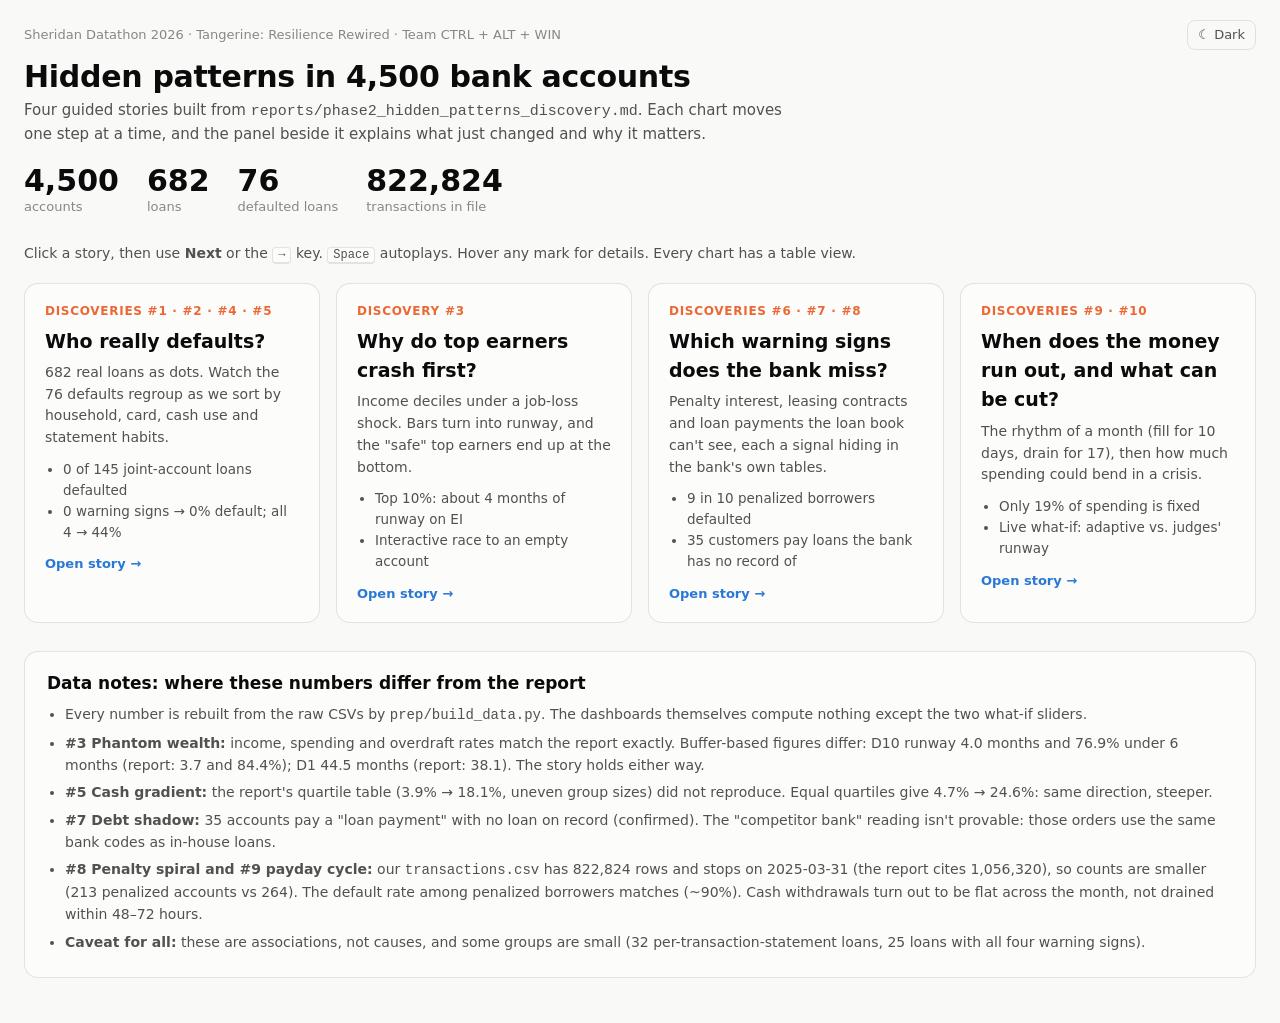
==== Dashboards/index.html @ 68dfdb6a "dashboards done" ====
<!doctype html>
<html lang="en">
<head>
<meta charset="utf-8">
<meta name="viewport" content="width=device-width, initial-scale=1">
<title>Hidden Patterns Dashboards</title>
<link rel="stylesheet" href="shared/story.css">
<style>
  .hero-stats { display: flex; gap: 28px; flex-wrap: wrap; margin: 6px 0 26px; }
  .hero-stats .v { font-size: 30px; font-weight: 650; line-height: 1.1; }
  .hero-stats .l { font-size: 13px; color: var(--muted); }
  .card .kicker { color: var(--s2); }
  .notes { margin-top: 28px; padding: 18px 22px; }
  .notes h2 { font-size: 17px; margin: 0 0 8px; }
  .notes ul { margin: 0; padding-left: 18px; color: var(--ink-2); font-size: 14px; }
  .notes li { margin-bottom: 6px; }
  .how { color: var(--ink-2); font-size: 14px; margin: 0 0 18px; }
  kbd { border: 1px solid var(--ring); border-bottom-width: 2px; border-radius: 4px; padding: 0 5px; font-size: 12px; background: var(--surface); }
</style>
</head>
<body>
<div class="wrap">
  <div class="top">
    <span class="crumb">Sheridan Datathon 2026 · Tangerine: Resilience Rewired · Team CTRL + ALT + WIN</span>
    <button id="theme" class="theme-btn"></button>
  </div>
  <h1>Hidden patterns in 4,500 bank accounts</h1>
  <p class="lede">Four guided stories built from <code>reports/phase2_hidden_patterns_discovery.md</code>. Each chart moves one step at a time,
    and the panel beside it explains what just changed and why it matters.</p>
  <div class="hero-stats" id="hero"></div>
  <p class="how">Click a story, then use <b>Next</b> or the <kbd>→</kbd> key. <kbd>Space</kbd> autoplays. Hover any mark for details. Every chart has a table view.</p>

  <div class="cards">
    <a class="panel card" href="1_who_defaults.html">
      <div class="kicker">Discoveries #1 · #2 · #4 · #5</div>
      <h3>Who really defaults?</h3>
      <p>682 real loans as dots. Watch the 76 defaults regroup as we sort by household, card, cash use and statement habits.</p>
      <ul><li>0 of 145 joint-account loans defaulted</li><li>0 warning signs → 0% default; all 4 → 44%</li></ul>
      <div class="go">Open story →</div>
    </a>
    <a class="panel card" href="2_phantom_wealth.html">
      <div class="kicker">Discovery #3</div>
      <h3>Why do top earners crash first?</h3>
      <p>Income deciles under a job-loss shock. Bars turn into runway, and the "safe" top earners end up at the bottom.</p>
      <ul><li>Top 10%: about 4 months of runway on EI</li><li>Interactive race to an empty account</li></ul>
      <div class="go">Open story →</div>
    </a>
    <a class="panel card" href="3_trap_doors.html">
      <div class="kicker">Discoveries #6 · #7 · #8</div>
      <h3>Which warning signs does the bank miss?</h3>
      <p>Penalty interest, leasing contracts and loan payments the loan book can't see, each a signal hiding in the bank's own tables.</p>
      <ul><li>9 in 10 penalized borrowers defaulted</li><li>35 customers pay loans the bank has no record of</li></ul>
      <div class="go">Open story →</div>
    </a>
    <a class="panel card" href="4_money_flow.html">
      <div class="kicker">Discoveries #9 · #10</div>
      <h3>When does the money run out, and what can be cut?</h3>
      <p>The rhythm of a month (fill for 10 days, drain for 17), then how much spending could bend in a crisis.</p>
      <ul><li>Only 19% of spending is fixed</li><li>Live what-if: adaptive vs. judges' runway</li></ul>
      <div class="go">Open story →</div>
    </a>
  </div>

  <section class="panel notes">
    <h2>Data notes: where these numbers differ from the report</h2>
    <ul id="notes"></ul>
  </section>
</div>
<script src="data/data.js"></script>
<script src="shared/story.js"></script>
<script>
  const D = window.DATA;
  document.getElementById("hero").innerHTML = [
    [D.totals.accounts.toLocaleString(), "accounts"], [D.totals.loans, "loans"], [D.totals.defaulted, "defaulted loans"],
    [D.totals.transactions_in_file.toLocaleString(), "transactions in file"],
  ].map(([v, l]) => `<div><div class="v">${v}</div><div class="l">${l}</div></div>`).join("");
  const d10 = D.deciles[9], d1 = D.deciles[0];
  document.getElementById("notes").innerHTML = [
    `Every number is rebuilt from the raw CSVs by <code>prep/build_data.py</code>. The dashboards themselves compute nothing except the two what-if sliders.`,
    `<b>#3 Phantom wealth:</b> income, spending and overdraft rates match the report exactly. Buffer-based figures differ: D10 runway ${d10.runway.toFixed(1)} months and ${(d10.under6 * 100).toFixed(1)}% under 6 months (report: 3.7 and 84.4%); D1 ${d1.runway.toFixed(1)} months (report: 38.1). The story holds either way.`,
    `<b>#5 Cash gradient:</b> the report's quartile table (3.9% → 18.1%, uneven group sizes) did not reproduce. Equal quartiles give ${["Q1", "Q4"].map(q => { const m = D.loans.filter(r => r[5] === q); return (100 * m.filter(r => r[1]).length / m.length).toFixed(1) + "%"; }).join(" → ")}: same direction, steeper.`,
    `<b>#7 Debt shadow:</b> 35 accounts pay a "loan payment" with no loan on record (confirmed). The "competitor bank" reading isn't provable: those orders use the same bank codes as in-house loans.`,
    `<b>#8 Penalty spiral and #9 payday cycle:</b> our <code>transactions.csv</code> has ${D.totals.transactions_in_file.toLocaleString()} rows and stops on ${D.totals.tx_last_date} (the report cites 1,056,320), so counts are smaller (${D.penalty.accounts} penalized accounts vs 264). The default rate among penalized borrowers matches (~90%). Cash withdrawals turn out to be flat across the month, not drained within 48–72 hours.`,
    `<b>Caveat for all:</b> these are associations, not causes, and some groups are small (32 per-transaction-statement loans, 25 loans with all four warning signs).`,
  ].map(t => `<li>${t}</li>`).join("");
  Story.initTheme();
</script>
</body>
</html>
---- Dashboards/shared/story.css ----
/* Shared look for every story dashboard. Colour roles follow the reference data-viz palette. */
:root {
  color-scheme: light;
  --page: #f9f9f7;
  --surface: #fcfcfb;
  --ink: #0b0b0b;
  --ink-2: #52514e;
  --muted: #898781;
  --grid: #e1e0d9;
  --axis: #c3c2b7;
  --ring: rgba(11, 11, 11, 0.10);
  --s1: #2a78d6;   /* blue  - healthy / comparison group */
  --s2: #eb6834;   /* orange - defaulted / at-risk group */
  --s3: #1baf7a;   /* aqua - third series */
  --fade: #d6d5cf; /* de-emphasised marks */
  --accent-wash: rgba(235, 104, 52, 0.08);
  --blue-wash: rgba(42, 120, 214, 0.08);
}
@media (prefers-color-scheme: dark) {
  :root:not([data-theme="light"]) {
    color-scheme: dark;
    --page: #0d0d0d; --surface: #1a1a19; --ink: #f0efec; --ink-2: #c3c2b7; --muted: #898781;
    --grid: #2c2c2a; --axis: #383835; --ring: rgba(255, 255, 255, 0.10);
    --s1: #3987e5; --s2: #d95926; --s3: #199e70; --fade: #3a3a37;
    --accent-wash: rgba(217, 89, 38, 0.14); --blue-wash: rgba(57, 135, 229, 0.12);
  }
}
:root[data-theme="dark"] {
  color-scheme: dark;
  --page: #0d0d0d; --surface: #1a1a19; --ink: #f0efec; --ink-2: #c3c2b7; --muted: #898781;
  --grid: #2c2c2a; --axis: #383835; --ring: rgba(255, 255, 255, 0.10);
  --s1: #3987e5; --s2: #d95926; --s3: #199e70; --fade: #3a3a37;
  --accent-wash: rgba(217, 89, 38, 0.14); --blue-wash: rgba(57, 135, 229, 0.12);
}

* { box-sizing: border-box; }
html, body { margin: 0; }
body {
  background: var(--page); color: var(--ink);
  font: 15px/1.55 system-ui, -apple-system, "Segoe UI", sans-serif;
  -webkit-font-smoothing: antialiased;
}
a { color: var(--s1); }
.wrap { max-width: 1320px; margin: 0 auto; padding: 20px 24px 48px; }

/* ---------- header ---------- */
.top { display: flex; align-items: center; justify-content: space-between; gap: 12px; flex-wrap: wrap; }
.crumb { font-size: 13px; color: var(--muted); text-decoration: none; }
.crumb:hover { color: var(--ink); }
.theme-btn { background: none; border: 1px solid var(--ring); color: var(--ink-2); border-radius: 8px; padding: 4px 10px; font: inherit; font-size: 13px; cursor: pointer; }
h1 { font-size: 30px; line-height: 1.15; margin: 10px 0 4px; letter-spacing: -0.01em; }
.lede { color: var(--ink-2); margin: 0 0 18px; max-width: 760px; }

/* ---------- stage: narrative | chart ---------- */
.stage { display: grid; grid-template-columns: minmax(300px, 390px) 1fr; gap: 20px; align-items: start; }
.panel { background: var(--surface); border: 1px solid var(--ring); border-radius: 14px; }
.narrative { padding: 20px 22px; position: sticky; top: 16px; min-height: 520px; display: flex; flex-direction: column; }
.kicker { font-size: 12px; font-weight: 600; letter-spacing: .06em; text-transform: uppercase; color: var(--s2); }
.narrative h2 { font-size: 21px; line-height: 1.25; margin: 6px 0 10px; }
.narrative .body { color: var(--ink-2); }
.narrative .body p { margin: 0 0 10px; }
.narrative .body b, .narrative .body strong { color: var(--ink); }
.fade-swap { transition: opacity .25s ease, transform .25s ease; }
.fade-swap.out { opacity: 0; transform: translateY(6px); }

.stats { display: flex; gap: 18px; margin: 12px 0 4px; flex-wrap: wrap; }
.stat .v { font-size: 26px; font-weight: 650; line-height: 1.1; }
.stat .l { font-size: 12px; color: var(--muted); max-width: 140px; }
.stat .v .sw { display: inline-block; width: 10px; height: 10px; border-radius: 3px; margin-right: 6px; vertical-align: middle; }

.change { margin-top: 12px; padding: 10px 12px; border-left: 3px solid var(--s2); background: var(--accent-wash); border-radius: 0 8px 8px 0; font-size: 14px; }
.change .h { font-size: 11px; font-weight: 700; letter-spacing: .06em; text-transform: uppercase; color: var(--ink-2); display: block; margin-bottom: 2px; }
.note { margin-top: 10px; font-size: 12.5px; color: var(--muted); border-top: 1px dashed var(--grid); padding-top: 8px; }

/* ---------- controls ---------- */
.controls { margin-top: auto; padding-top: 16px; }
.btns { display: flex; gap: 8px; align-items: center; }
.btn { font: inherit; font-size: 14px; border: 1px solid var(--ring); background: var(--page); color: var(--ink); border-radius: 9px; padding: 7px 14px; cursor: pointer; }
.btn:hover:not(:disabled) { border-color: var(--axis); }
.btn:disabled { opacity: .4; cursor: default; }
.btn.primary { background: var(--ink); color: var(--surface); border-color: var(--ink); }
.counter { margin-left: auto; font-size: 13px; color: var(--muted); font-variant-numeric: tabular-nums; }
.dots { display: flex; gap: 6px; margin-top: 12px; flex-wrap: wrap; }
.dots button { width: 26px; height: 6px; border-radius: 3px; border: 0; padding: 0; background: var(--grid); cursor: pointer; }
.dots button.done { background: var(--axis); }
.dots button.on { background: var(--s2); }
.hint { font-size: 12px; color: var(--muted); margin-top: 8px; }

/* ---------- chart card ---------- */
.chart-card { padding: 14px 16px 10px; }
.chart-head { display: flex; justify-content: space-between; align-items: baseline; gap: 12px; flex-wrap: wrap; min-height: 28px; }
.chart-title { font-weight: 600; font-size: 15px; }
.legend { display: flex; gap: 14px; font-size: 13px; color: var(--ink-2); flex-wrap: wrap; }
.legend span { display: inline-flex; align-items: center; gap: 6px; }
.legend i { width: 12px; height: 12px; border-radius: 3px; display: inline-block; }
svg.viz { width: 100%; height: auto; display: block; overflow: visible; }
svg.viz text { fill: var(--ink-2); font-family: inherit; }
svg.viz .axis path, svg.viz .axis line { stroke: var(--axis); }
svg.viz .axis text { fill: var(--muted); font-size: 12px; font-variant-numeric: tabular-nums; }
svg.viz .grid line { stroke: var(--grid); }
svg.viz .grid path { display: none; }
svg.viz .big { fill: var(--ink); font-weight: 650; }
svg.viz .lbl { fill: var(--ink-2); font-size: 13px; }
svg.viz .sub { fill: var(--muted); font-size: 12px; }
svg.viz .callout { fill: var(--ink); font-size: 13px; font-weight: 600; }
svg.viz .callout-line { stroke: var(--ink-2); stroke-width: 1; fill: none; }

.extra { margin-top: 10px; }
.extra summary { cursor: pointer; font-size: 13px; color: var(--ink-2); }
table.data { border-collapse: collapse; font-size: 13px; margin-top: 8px; width: 100%; font-variant-numeric: tabular-nums; }
table.data th, table.data td { text-align: right; padding: 4px 8px; border-bottom: 1px solid var(--grid); }
table.data th:first-child, table.data td:first-child { text-align: left; }
table.data th { color: var(--muted); font-weight: 600; }

/* ---------- interactive widgets inside the chart card ---------- */
.widget { display: none; gap: 18px; align-items: center; flex-wrap: wrap; padding: 8px 4px 2px; font-size: 14px; }
.widget.show { display: flex; }
.widget label { display: flex; align-items: center; gap: 8px; color: var(--ink-2); }
.widget input[type=range] { width: 180px; accent-color: var(--s2); }
.widget select { font: inherit; background: var(--page); color: var(--ink); border: 1px solid var(--ring); border-radius: 7px; padding: 3px 6px; }
.widget output { font-weight: 650; color: var(--ink); min-width: 44px; font-variant-numeric: tabular-nums; }

/* ---------- tooltip ---------- */
.tip { position: fixed; pointer-events: none; z-index: 10; background: var(--surface); color: var(--ink); border: 1px solid var(--ring);
       box-shadow: 0 6px 24px rgba(0,0,0,.14); border-radius: 9px; padding: 8px 10px; font-size: 13px; max-width: 260px; opacity: 0; transition: opacity .12s; }
.tip.on { opacity: 1; }
.tip .t { font-weight: 650; margin-bottom: 2px; }
.tip .r { color: var(--ink-2); }

/* ---------- index ---------- */
.cards { display: grid; grid-template-columns: repeat(auto-fit, minmax(280px, 1fr)); gap: 16px; }
.card { padding: 18px 20px; text-decoration: none; color: inherit; display: block; transition: border-color .15s, transform .15s; }
.card:hover { border-color: var(--axis); transform: translateY(-2px); }
.card h3 { margin: 6px 0 6px; font-size: 19px; }
.card p { margin: 0 0 10px; color: var(--ink-2); font-size: 14px; }
.card ul { margin: 0; padding-left: 18px; font-size: 13.5px; color: var(--ink-2); }
.card .go { margin-top: 12px; font-size: 13px; font-weight: 600; color: var(--s1); }

@media (max-width: 900px) {
  .wrap { padding: 16px 16px 40px; }
  .stage { grid-template-columns: 1fr; }
  .narrative { position: static; min-height: 0; order: 2; }
  .chart-card { order: 1; }
  h1 { font-size: 24px; }
}
@media (prefers-reduced-motion: reduce) { * { transition: none !important; } }
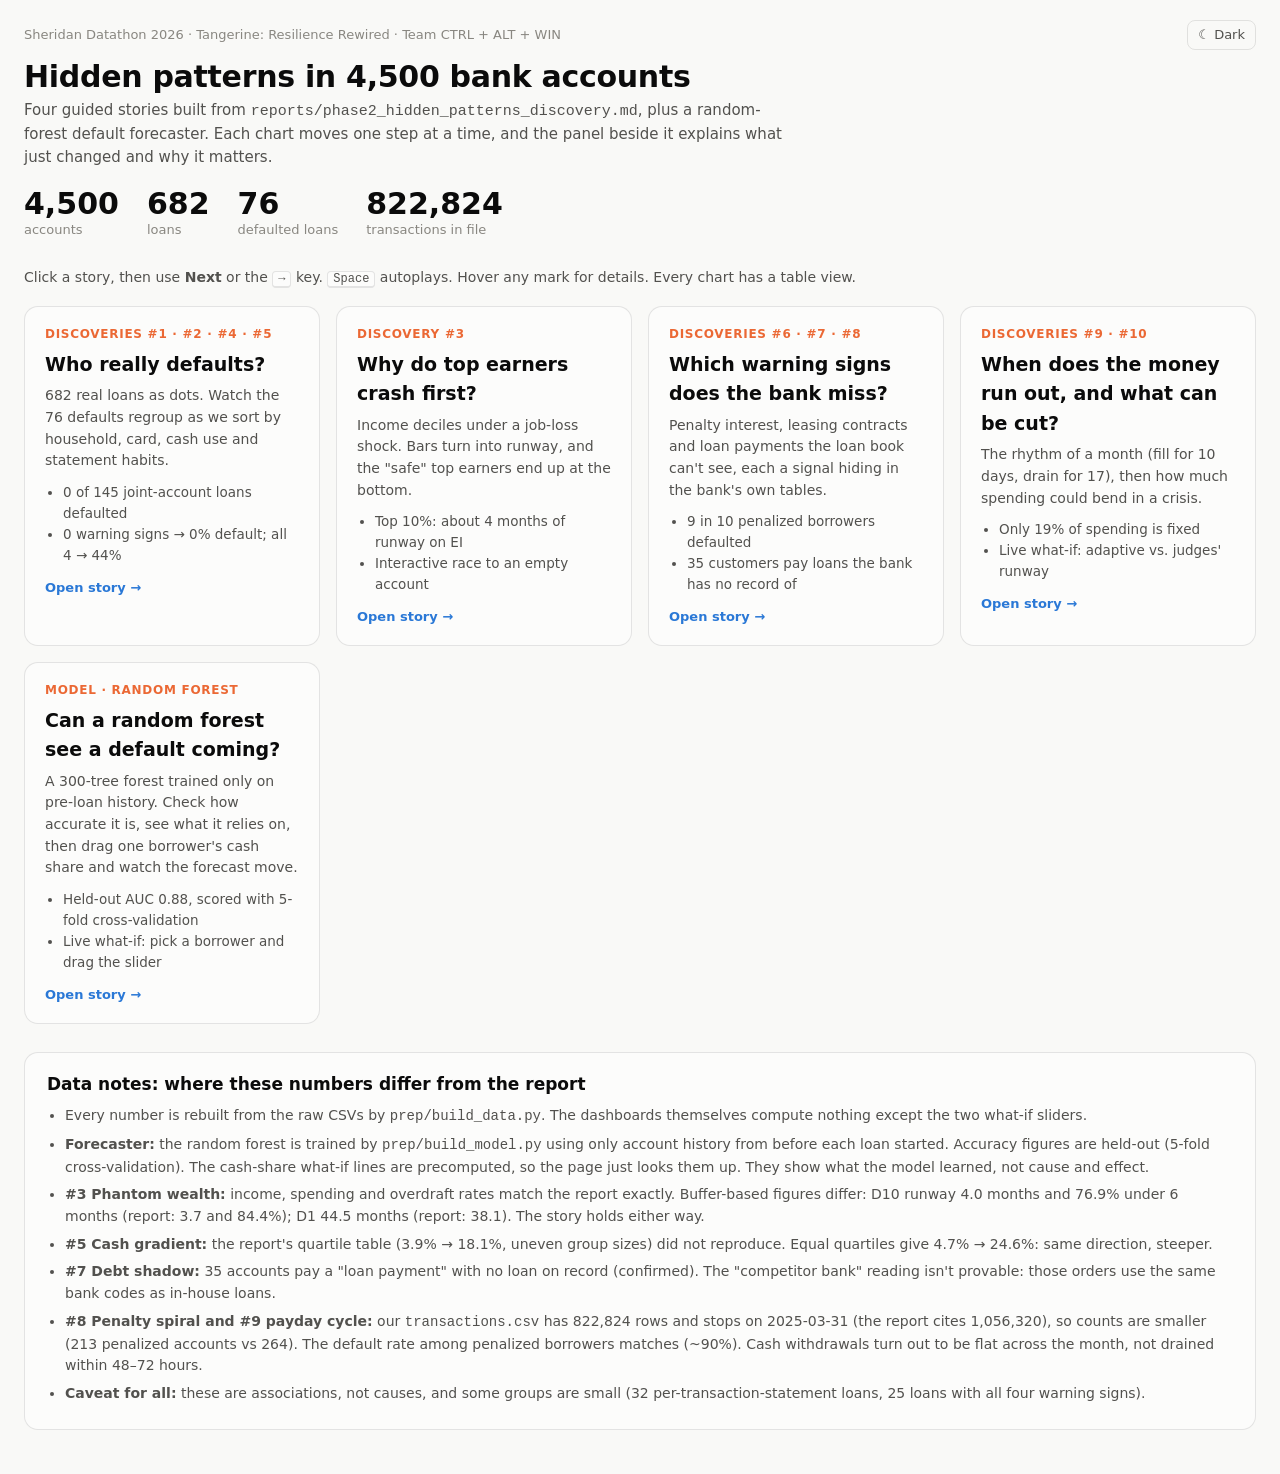
==== commit a4cee35e: "added random forest classifer WIP" ====
--- a/Dashboards/index.html
+++ b/Dashboards/index.html
@@ -25,7 +25,7 @@
     <button id="theme" class="theme-btn"></button>
   </div>
   <h1>Hidden patterns in 4,500 bank accounts</h1>
-  <p class="lede">Four guided stories built from <code>reports/phase2_hidden_patterns_discovery.md</code>. Each chart moves one step at a time,
+  <p class="lede">Four guided stories built from <code>reports/phase2_hidden_patterns_discovery.md</code>, plus a random-forest default forecaster. Each chart moves one step at a time,
     and the panel beside it explains what just changed and why it matters.</p>
   <div class="hero-stats" id="hero"></div>
   <p class="how">Click a story, then use <b>Next</b> or the <kbd>→</kbd> key. <kbd>Space</kbd> autoplays. Hover any mark for details. Every chart has a table view.</p>
@@ -59,6 +59,13 @@
       <ul><li>Only 19% of spending is fixed</li><li>Live what-if: adaptive vs. judges' runway</li></ul>
       <div class="go">Open story →</div>
     </a>
+    <a class="panel card" href="5_default_forecaster.html">
+      <div class="kicker">Model · Random forest</div>
+      <h3>Can a random forest see a default coming?</h3>
+      <p>A 300-tree forest trained only on pre-loan history. Check how accurate it is, see what it relies on, then drag one borrower's cash share and watch the forecast move.</p>
+      <ul><li>Held-out AUC <span id="auc"></span>, scored with 5-fold cross-validation</li><li>Live what-if: pick a borrower and drag the slider</li></ul>
+      <div class="go">Open story →</div>
+    </a>
   </div>
 
   <section class="panel notes">
@@ -67,9 +74,11 @@
   </section>
 </div>
 <script src="data/data.js"></script>
+<script src="data/model.js"></script>
 <script src="shared/story.js"></script>
 <script>
   const D = window.DATA;
+  document.getElementById("auc").textContent = window.MODEL ? window.MODEL.metrics.auc.toFixed(2) : "";
   document.getElementById("hero").innerHTML = [
     [D.totals.accounts.toLocaleString(), "accounts"], [D.totals.loans, "loans"], [D.totals.defaulted, "defaulted loans"],
     [D.totals.transactions_in_file.toLocaleString(), "transactions in file"],
@@ -77,6 +86,7 @@
   const d10 = D.deciles[9], d1 = D.deciles[0];
   document.getElementById("notes").innerHTML = [
     `Every number is rebuilt from the raw CSVs by <code>prep/build_data.py</code>. The dashboards themselves compute nothing except the two what-if sliders.`,
+    `<b>Forecaster:</b> the random forest is trained by <code>prep/build_model.py</code> using only account history from before each loan started. Accuracy figures are held-out (5-fold cross-validation). The cash-share what-if lines are precomputed, so the page just looks them up. They show what the model learned, not cause and effect.`,
     `<b>#3 Phantom wealth:</b> income, spending and overdraft rates match the report exactly. Buffer-based figures differ: D10 runway ${d10.runway.toFixed(1)} months and ${(d10.under6 * 100).toFixed(1)}% under 6 months (report: 3.7 and 84.4%); D1 ${d1.runway.toFixed(1)} months (report: 38.1). The story holds either way.`,
     `<b>#5 Cash gradient:</b> the report's quartile table (3.9% → 18.1%, uneven group sizes) did not reproduce. Equal quartiles give ${["Q1", "Q4"].map(q => { const m = D.loans.filter(r => r[5] === q); return (100 * m.filter(r => r[1]).length / m.length).toFixed(1) + "%"; }).join(" → ")}: same direction, steeper.`,
     `<b>#7 Debt shadow:</b> 35 accounts pay a "loan payment" with no loan on record (confirmed). The "competitor bank" reading isn't provable: those orders use the same bank codes as in-house loans.`,
